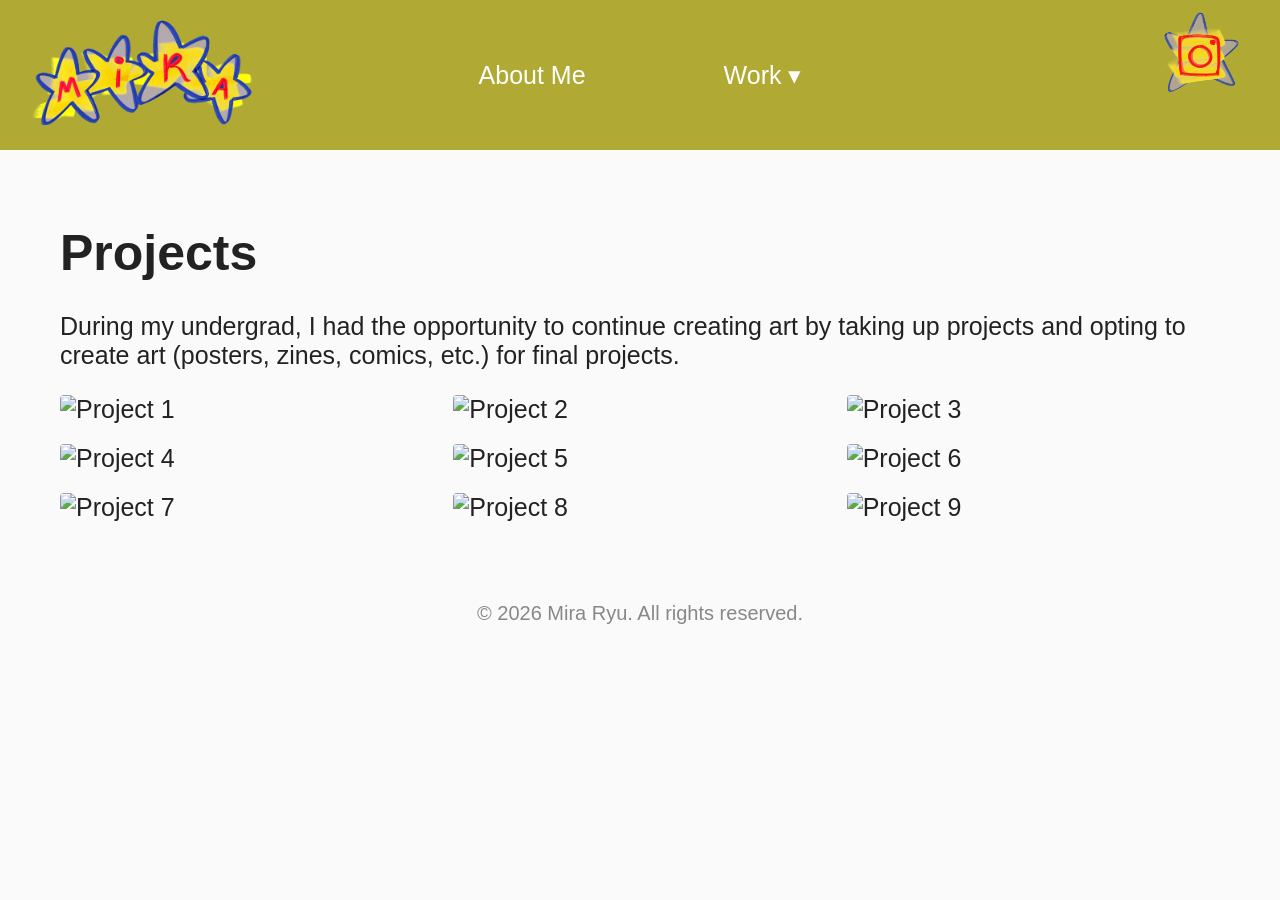
==== projects.html @ be1f7fdc "Add files via upload" ====
<!DOCTYPE html>
<html lang="en">
<head>
  <meta charset="UTF-8">
  <meta name="viewport" content="width=device-width, initial-scale=1.0">
  <title>Fiber Arts</title>
  <link rel="stylesheet" href="style.css">
</head>
<body>

<header>
  <nav class="navbar">
    <a href="index.html" class="logo">
        <img src="name_logo.png" alt="Your Name - Home">
    </a>
    <button class="menu-toggle" id="menu-toggle" aria-label="Toggle menu">☰</button>

    <ul class="nav-links" id="nav-links">
      <li><a href="about.html">About Me</a></li>
      <li class="dropdown">
        <a href="#" class="dropdown-toggle">Work ▾</a>
        <ul class="dropdown-menu">
          <li><a href="paintings.html">Paintings</a></li>
          <li><a href="digital-art.html">Digital Art</a></li>
          <li><a href="projects.html">Projects</a></li>
        </ul>
      </li>
      <li class="mobile-only-link"><a href="https://www.instagram.com/art.yumira" target="_blank">Instagram</a></li>
    </ul>
    <a href="https://www.instagram.com/art.yumira" target="_blank" class="instagram-link">
        <img src="insta_logo.png" alt="Instagram">
    </a>
  </nav>
</header>

    <main class="gallery-page">
  <h1>Projects</h1>
  <p>During my undergrad, I had the opportunity to continue creating art by taking up projects and opting to create art (posters, zines, comics, etc.) for final projects.</p>

  <div class="art-grid">

    <div class="art-piece" onclick="openLightbox(0)">
      <img src="projects/house-0.jpeg" alt="Project 1">
      <div class="art-overlay">
        <h3>T-shirt Design</h3>
        <p>2026</p>
      </div>
    </div>

    <div class="art-piece" onclick="openLightbox(1)">
      <img src="projects/lounge-1.jpeg" alt="Project 2">
      <div class="art-overlay">
        <h3>Artwork for CHP House</h3>
        <p>2026</p>
      </div>
    </div>

    <div class="art-piece" onclick="openLightbox(2)">
      <img src="projects/merch-1.jpeg" alt="Project 3">
      <div class="art-overlay">
        <h3>CHP Merchandise</h3>
        <p>2025</p>
      </div>
    </div>

    <div class="art-piece" onclick="openLightbox(3)">
      <img src="projects/blocki.jpg" alt="Project 4">
      <div class="art-overlay">
        <h3>CHP Art Committee Works</h3>
        <p>2024-2026</p>
      </div>
    </div>

    <div class="art-piece" onclick="openLightbox(4)">
      <img src="projects/creativity.jpg" alt="Project 5">
      <div class="art-overlay">
        <h3>FAA110: Exploring Arts and Creativity</h3>
        <p>Fall 2024</p>
      </div>
    </div>

    <div class="art-piece" onclick="openLightbox(5)">
      <img src="projects/manga-1.jpg" alt="Project 6">
      <div class="art-overlay">
        <h3>ARTJ301: Intro to Manga</h3>
        <p>Spring 2024</p>
      </div>
    </div>

    <div class="art-piece" onclick="openLightbox(6)">
      <img src="projects/leadership-1.jpg" alt="Project 7">
      <div class="art-overlay">
        <h3>BADM199: Exploring Leadership: Philosophy to Pop Culture</h3>
        <p>Fall 2023</p>
      </div>
    </div>

    <div class="art-piece" onclick="openLightbox(7)">
      <img src="projects/heidi-1.jpg" alt="Project 8">
      <div class="art-overlay">
        <h3>HORT223: Intelligent Behavior of Plants</h3>
        <p>Spring 2023</p>
      </div>
    </div>

    <div class="art-piece" onclick="openLightbox(8)">
      <img src="projects/mural-1.jpg" alt="Project 9">
      <div class="art-overlay">
        <h3>Sycamore High School Mural</h3>
        <p>2022</p>
      </div>
    </div>
    
  </div>
</main>
  
        <footer>
    <p>&copy; 2026 Mira Ryu. All rights reserved.</p>
  </footer>

<div class="lightbox" id="lightbox">
  <span class="lightbox-close">&times;</span>

  <div class="lightbox-content-side">
    <div class="lightbox-image-wrap">
      <img src="" alt="" id="lightbox-img">
      <span class="lightbox-arrow lightbox-prev">&#10094;</span>
      <span class="lightbox-arrow lightbox-next">&#10095;</span>
    </div>
    <div class="lightbox-caption-side" id="lightbox-caption"></div>
  </div>
</div>

<script>
  document.addEventListener('DOMContentLoaded', function() {
    const projects = [
      {
        title: "CHP Anniversary Design",
        details: "After several drafts and feedback from CHP staff members, I designed the program's t-shirt for their 40th Anniversary celebration.",
        images: ["projects/house-0.jpeg", "projects/house-1.jpg", "projects/house-2.jpg", "projects/house-3.jpg", "projects/house-4.jpg"]
      },
      {
        title: "CHP House Artwork",
        details: "The CHP House was looking to replace some of the artwork around the building, so I created this acrylic painting (16\" x 20\") to be displayed in the lounge. I had full creative freedom with the subject of my painting, and was just requested to stick to a cooler toned palette.",
        images: ["projects/lounge-1.jpeg", "projects/lounge-2.jpeg"]
      },
      {
        title: "CHP Merch Design",
        details: "I drew this CHP shirt design on Procreate for their 2026 store. The staff were looking for a simple, clean line drawing of the house.",
        images: ["projects/merch-1.jpeg", "projects/merch-2.jpg"]
      },
      {
        title: "CHP Art Committee",
        details: "Within CHP, I was part of the student council's Art Committee, where we held events for the honors community and worked on various art projects. The following images display (in this order) a painted Block I for the house to display outside on game days, CHP stickers, a little free library installed on the house's front yard, and a squirrel box for the house's resident squirrel Chip.",
        images: ["projects/blocki.jpg", "projects/stickers.jpg", "projects/freelibrary.jpeg", "projects/squirrelbox.jpeg"]
      },
      {
        title: "FAA110: Exploring Arts and Creativity",
        details: "This was a final project. I had to present a piece that symbolized my relationship with my culture as an Asian-American and my family background. I decided to showcase items that symbolize good luck for me (norigae for Korea and ladybugs for America) and used a complementary color scheme to further emphasize their contrast, yet harmonious visual.",
        images: ["projects/creativity.jpg"]
      },
      {
        title: "ARTJ301: Intro to Manga",
        details: "This was the final project for a manga course, where we discussed the culture of manga and the components of a comic. The story line for the manga presented was made in collaboration with a partner, while I was responsible for all of the artwork.",
        images: ["projects/manga-1.jpg", "projects/manga-2.jpg", "projects/manga-3.jpg", "projects/manga-4.jpg", "projects/manga-5.jpg", "projects/manga-6.jpg", "projects/manga-7.jpg", "projects/manga-8.jpg", "projects/manga-9.jpg", "projects/manga-10.jpg", "projects/manga-11.jpg"]
      },
      {
        title: "BADM199: Exploring Leadership",
        details: "This course's main focus was to define leadership. Our final project as a class was to create a book, where we each discussed our own interpretation and relationship with leadership. I took the opportunity to design and create the front cover, a chapter divider, and the back cover of the book.",
        images: ["projects/leadership-1.jpg", "projects/leadership-2.jpg", "projects/leadership-3.jpg"]
      },
      {
        title: "HORT223: Intelligent Behavior of Plants",
        details: "This project was for a research course that I took, exploring the existence of plant intelligence. As the final project, I created a zine on Procreate that gave a quick introduction to scientist Heidi Appel, explaining her research and achievements in a fun, child-book style.",
        images: ["projects/heidi-1.jpg", "projects/heidi-2.jpg", "projects/heidi-3.jpg", "projects/heidi-4.jpg", "projects/heidi-5.jpg", "projects/heidi-6.jpg", "projects/heidi-7.jpg", "projects/heidi-8.jpg"]
      },
      {
        title: "High School Mural",
        details: "This is a mural for Sycamore High School, my alma mater! This is the largest project I have done thus far, and was given full creative reign for its design. I wanted to create a fun, colorful mural that students could enjoy walking past and admire.",
        images: ["projects/mural-1.jpg", "projects/mural-2.jpg"]
      }
      
    ];

    let currentProject = 0;
    let currentImage = 0;

    function showImage() {
      const project = projects[currentProject];
      const imgSrc = project.images[currentImage];

      document.getElementById('lightbox-img').src = imgSrc;
      document.getElementById('lightbox-img').alt = project.title;
      document.getElementById('lightbox-caption').innerHTML = `
        <h3>${project.title}</h3>
        <p>${project.details}</p>
        <p class="lightbox-counter">${currentImage + 1} / ${project.images.length}</p>
      `;
    }

    window.openLightbox = function(projectIndex) {
      currentProject = projectIndex;
      currentImage = 0;
      showImage();
      document.getElementById('lightbox').classList.add('active');
    };

    function closeLightbox() {
      document.getElementById('lightbox').classList.remove('active');
    }

    function nextImage(event) {
      event.stopPropagation();
      const images = projects[currentProject].images;
      currentImage = (currentImage + 1) % images.length;
      showImage();
    }

    function prevImage(event) {
      event.stopPropagation();
      const images = projects[currentProject].images;
      currentImage = (currentImage - 1 + images.length) % images.length;
      showImage();
    }

    document.getElementById('lightbox').addEventListener('click', closeLightbox);
    document.querySelector('.lightbox-next').addEventListener('click', nextImage);
    document.querySelector('.lightbox-prev').addEventListener('click', prevImage);
    document.querySelector('.lightbox-content-side').addEventListener('click', function(e) {
      e.stopPropagation();
    });

    document.addEventListener('keydown', function(e) {
      if (!document.getElementById('lightbox').classList.contains('active')) return;
      const images = projects[currentProject].images;
      if (e.key === 'ArrowRight') { currentImage = (currentImage + 1) % images.length; showImage(); }
      if (e.key === 'ArrowLeft') { currentImage = (currentImage - 1 + images.length) % images.length; showImage(); }
      if (e.key === 'Escape') closeLightbox();
    });
  });
</script>

<script src="nav.js"></script>
</body>
</html>
---- style.css ----
@font-face {
  font-family: "MyHandwritingFont";
  src: url("fonts/My_handwriting-Regular.ttf") format("truetype");
  font-weight: normal;
  font-style: normal;
}

html, body {
  overflow-x: hidden;
  max-width: 100%;
}

body {
  font-family: "MyHandwritingFont", sans-serif;
  font-size: 25px; /* adjust this number */
  margin: 0;
  padding: 0;
  background-color: #fafafa;
  color: #222;
}

header {
  text-align: center;
  padding: 0px 0px;
}

#gallery {
  max-width: 900px;
  margin: 0 auto;
  padding: 20px;
}

footer {
  text-align: center;
  padding: 20px;
  font-size: 0.8em;
  color: #888;
}

.navbar {
  display: grid;
  grid-template-columns: 1fr auto 1fr;
  align-items: center;
  background-color: #b0aa35;
  padding: 0px 30px;
  height: 150px; /*fixed height */
}

.logo {
  display: flex;
  align-items: center;
}

.logo img {
  height: 150px; /* adjust this to whatever looks right */
  width: auto;
  display: block;
  position: relative;
  top: -8px;
}

.nav-links {
  list-style: none;
  display: flex;
  gap: 130px;
  margin: 0;
  padding: 0;
  justify-self: center;
}

.nav-links > li {
  position: relative;
}

.nav-links a {
  color: #fff;
  text-decoration: none;
  font-size: 1em;
  padding: 8px 4px;
}

.nav-links a:hover {
  color: #ccc;
}

/* Dropdown menu */
.dropdown-menu {
  list-style: none;
  position: absolute;
  top: 100%;
  left: 0px;
  background-color: #7f992f;
  min-width: 160px;
  padding: 0;
  margin: 0;
  border-radius: 4px;
  overflow: hidden;

  /* hidden by default */
  opacity: 0;
  visibility: hidden;
  transform: translateY(-8px);
  transition: all 0.2s ease;
}

.dropdown-menu li a {
  display: block;
  padding: 10px 16px;
}

.dropdown-menu li a:hover {
  background-color: #ffb3de;
}

/* show dropdown on hover */
.dropdown:hover .dropdown-menu {
  opacity: 1;
  visibility: visible;
  transform: translateY(0);
}

.instagram-link {
  justify-self: end;
  display: flex;
  align-items: center;
}

.instagram-link img {
  height: 150px;
  width: auto;
  max-width: 100%;
  display: block;
  opacity: 0.85;
  transition: opacity 0.2s ease;
  top: 15px; /* adjust this number to taste */
}

.instagram-link:hover img {
  opacity: 1;
}

/* Adjustable margins — change these values to test different widths */
:root {
  --page-margin: 60px;   /* space on left/right of the whole page content */
  --column-gap: 40px;    /* space between the text and the photo */
}

.about-page {
  max-width: 1200px;
  margin: 0 auto;
  padding: 40px var(--page-margin);
}

.about-page h1 {
  margin-bottom: 30px;
}

.about-content {
  display: flex;
  gap: var(--column-gap);
  align-items: flex-start;
}

.about-text {
  flex: 2; /* takes up 3/4 of the space */
}

.about-photo {
  flex: 2; /* takes up 1/4 of the space */
}

.about-photo img {
  width: 100%;
  height: auto;
  display: block;
  border-radius: 4px;
}
@media (max-width: 768px) {
  .about-content {
    flex-direction: column;
  }

  .about-text {
    flex: none;
    width: 100%;
  }

  .about-photo {
    flex: none;
    width: 100%;
    max-width: 300px;
    margin: 0 auto; /* centers the photo when stacked */
  }

  .about-page {
    padding: 30px var(--page-margin);
  }
}

.gallery-page {
  max-width: 1200px;
  margin: 0 auto;
  padding: 40px var(--page-margin);
}

.gallery-page h1 {
  margin-bottom: 30px;
}

.art-grid {
  display: grid;
  grid-template-columns: repeat(3, 1fr); /* 3 equal columns */
  gap: 20px;
  align-items: start;
}

.art-piece {
  position: relative;
  overflow: hidden;
  border-radius: 4px;
  cursor: pointer;
}

.art-piece img {
    width: 100%;
  height: auto;
  display: block;
}

.art-overlay {
  position: absolute;
  top: 0;
  left: 0;
  width: 100%;
  height: 100%;
  background: rgba(0, 0, 0, 0.6); /* dims the artwork */
  color: #fff;
  display: flex;
  flex-direction: column;
  justify-content: center;
  align-items: center;
  text-align: center;
  padding: 20px;
  box-sizing: border-box;

  /* hidden by default */
  opacity: 0;
  transition: opacity 0.3s ease;
}

.art-piece:hover .art-overlay {
  opacity: 1;
}

.art-overlay h3 {
  margin: 0 0 8px 0;
}

.art-overlay p {
  margin: 0;
  font-size: 0.9em;
}

.lightbox {
  display: none;
  position: fixed;
  top: 0;
  left: 0;
  width: 100%;
  height: 100%;
  background: rgba(0, 0, 0, 0.9);
  z-index: 1000;
  justify-content: center;
  align-items: center;
  cursor: zoom-out;
}

.lightbox.active {
  display: flex;
}

.lightbox img {
  max-width: 90%;
  max-height: 90%;
  object-fit: contain;
  box-shadow: 0 0 30px rgba(0, 0, 0, 0.5);
}

.lightbox-close {
  position: absolute;
  top: 20px;
  right: 30px;
  color: #fff;
  font-size: 2.5em;
  cursor: pointer;
  line-height: 1;
}

.lightbox-image-wrap {
  position: relative;
  display: flex;
  align-items: center;
  width: fit-content;
}

.lightbox-arrow {
  position: absolute;
  top: 50%;
  transform: translateY(-50%);
  color: #fff;
  font-size: 2em;
  cursor: pointer;
  padding: 10px 15px;
  user-select: none;
  transition: opacity 0.2s ease;
  opacity: 0.7;
  background: rgba(0, 0, 0, 0.3);
  border-radius: 4px;
}

.lightbox-arrow:hover {
  opacity: 1;
}

.lightbox-prev {
  left: 10px;
}

.lightbox-next {
  right: 10px;
}

.lightbox-caption {
  position: absolute;
  bottom: 30px;
  left: 50%;
  transform: translateX(-50%);
  color: #fff;
  text-align: center;
  background: rgba(0, 0, 0, 0.7);
  padding: 12px 24px;
  border-radius: 6px;
  max-width: 80%;
}

.lightbox-caption h3 {
  margin: 0 0 4px 0;
}

.lightbox-caption p {
  margin: 0;
  font-size: 0.9em;
  opacity: 0.8;
}

.lightbox-content-side {
  display: flex;
  align-items: center;
  gap: 30px;
  max-width: 85%;
  max-height: 85%;
}

.lightbox-content-side img {
  max-width: 60vw;
  max-height: 85vh;
  object-fit: contain;
  box-shadow: 0 0 30px rgba(0, 0, 0, 0.5);
}

.lightbox-caption-side {
  color: #fff;
  max-width: 300px;
  background: rgba(255, 255, 255, 0.05);
  padding: 20px;
  border-radius: 6px;
}

.lightbox-caption-side h3 {
  margin: 0 0 10px 0;
  font-size: 1.4em;
}

.lightbox-caption-side p {
  margin: 0;
  line-height: 1.5;
  opacity: 0.85;
}

.lightbox-counter {
  margin-top: 8px !important;
  font-size: 0.8em !important;
  opacity: 0.6;
}

.masonry-grid {
  column-count: 3;
  column-gap: 20px;
  max-width: 1200px;
  margin: 0 auto;
  padding: 40px var(--page-margin);
}

.masonry-grid .art-piece {
  break-inside: avoid; /* prevents a single piece from splitting across columns */
  margin-bottom: 20px;
  position: relative;
  overflow: hidden;
  border-radius: 4px;
  cursor: pointer;
}

.masonry-grid .art-piece img {
  width: 100%;
  height: auto;
  display: block;
}

.home-intro {
  max-width: 1200px;
  margin: 0 auto;
  padding: 40px var(--page-margin) 20px;
}

.home-intro h1 {
  margin: 0 0 12px 0;
}

.home-intro p {
  margin: 0;
  max-width: 1500px;
  line-height: 1.6;
  opacity: 0.85;
}

.menu-toggle {
  display: none;
  background: none;
  border: none;
  color: #fff;
  font-size: 1.8em;
  cursor: pointer;
}

@media (max-width: 768px) {
  .menu-toggle {
    display: block;
    font-size: 2.5em;
    margin-right: 30px; /* adjust this number to taste */
  }

  .nav-links {
    display: none;
    flex-direction: column;
    position: absolute;
    top: 100%;
    left: 0;
    width: 100%;
    background-color: #222;
    padding: 10px 0;
    gap: 0;
  }

  .nav-links.active {
    display: flex;
  }

  .nav-links li {
    width: 100%;
    text-align: center;
  }

  .nav-links a {
    display: block;
    padding: 14px 0;
  }

  .mobile-only-link {
    display: none;
  }

  /* dropdown becomes tap-based, not hover-based, on mobile */
  .dropdown-menu {
    position: static;
    opacity: 1;
    visibility: visible;
    transform: none;
    display: none;
    transition: none;
    background-color: #2c2c2c;
  }

  .dropdown-menu.active {
    display: block;
  }

  .navbar {
    position: relative; /* so the dropdown nav-links can position against it */
    display: flex;
    justify-content: space-between;
    align-items: center;
    width: 100%;
    padding: 10px 12px;
  }

  .logo,
  .instagram-link {
    min-width: 0; /* allows these to shrink instead of forcing overflow */
  }

  .logo img {
    height: auto;
    max-width: 160px; /* cap width instead of setting height */
  }

  

  .instagram-link img {
  width: 24px;
  height: 24px;
  max-width: 24px;
  object-fit: contain;
}
  .instagram-link {
    display: none;
  }
}

@media (max-width: 768px) {
  .masonry-grid {
    column-count: 2;
  }
}

@media (max-width: 480px) {
  .masonry-grid {
    column-count: 1;
  }
}

@media (max-width: 768px) {
  .art-grid {
    grid-template-columns: repeat(2, 1fr);
  }
}

@media (max-width: 480px) {
  .art-grid {
    grid-template-columns: 1fr;
  }
}

@media (max-width: 768px) {
  .lightbox-content-side {
    flex-direction: column;
    max-width: 95%;
    max-height: 90%;
  }

  .lightbox-content-side img {
    max-width: 100%;
    max-height: 60vh;
  }

  .lightbox-caption-side {
    max-width: 100%;
  }
}

@media (max-width: 480px) {
  .lightbox-arrow {
    font-size: 1.5em;
    padding: 8px 10px;
  }
}

@media (max-width: 480px) {
  :root {
    --page-margin: 20px;
  }
}

header {
  position: relative;
  z-index: 100;
}

.mobile-only-link {
  display: none;
}
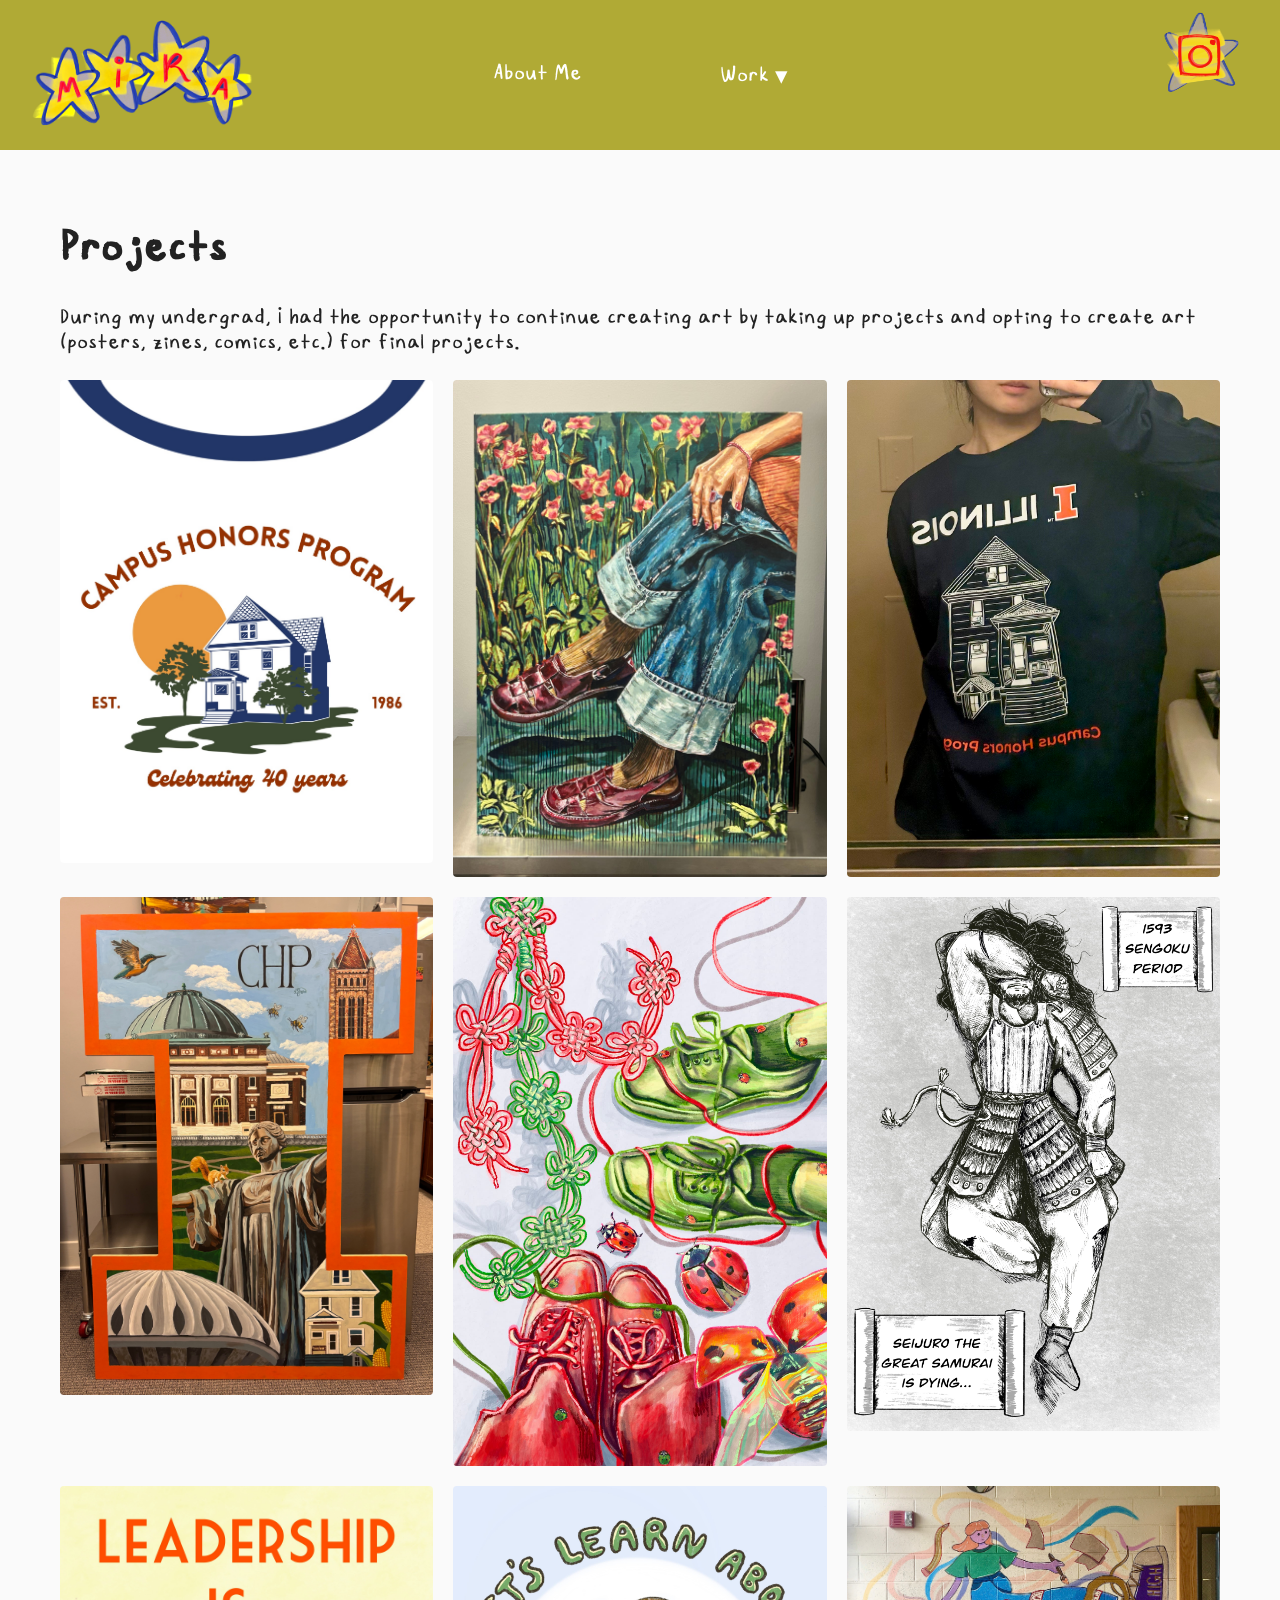
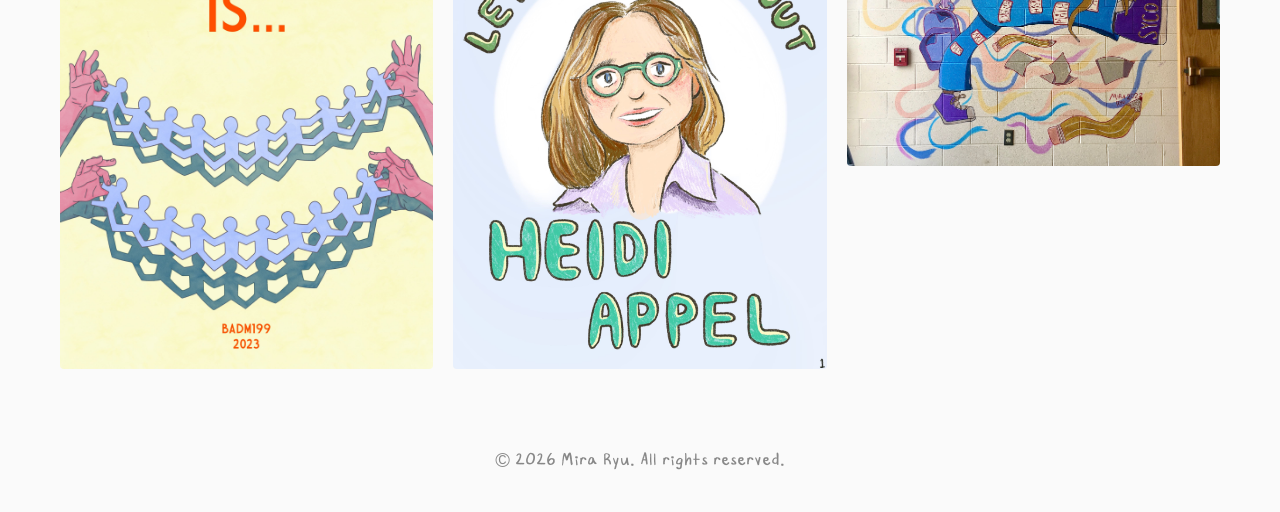
==== commit 13231ab3: "Add files via upload" ====
--- a/projects.html
+++ b/projects.html
@@ -48,7 +48,7 @@
     </div>
 
     <div class="art-piece" onclick="openLightbox(1)">
-      <img src="projects/lounge-1.jpeg" alt="Project 2">
+      <img src="projects/lounge-1.jpg" alt="Project 2">
       <div class="art-overlay">
         <h3>Artwork for CHP House</h3>
         <p>2026</p>
@@ -142,7 +142,7 @@
       {
         title: "CHP House Artwork",
         details: "The CHP House was looking to replace some of the artwork around the building, so I created this acrylic painting (16\" x 20\") to be displayed in the lounge. I had full creative freedom with the subject of my painting, and was just requested to stick to a cooler toned palette.",
-        images: ["projects/lounge-1.jpeg", "projects/lounge-2.jpeg"]
+        images: ["projects/lounge-1.jpg", "projects/lounge-2.jpeg"]
       },
       {
         title: "CHP Merch Design",
@@ -171,7 +171,7 @@
       },
       {
         title: "HORT223: Intelligent Behavior of Plants",
-        details: "This project was for a research course that I took, exploring the existence of plant intelligence. As the final project, I created a zine on Procreate that gave a quick introduction to scientist Heidi Appel, explaining her research and achievements in a fun, child-book style.",
+        details: "This project was for a research course that I took, exploring the existence of plant intelligence. As the final project, I created a zine on Procreate that gave a quick introduction to scientist Heidi Appel, explaining her research and achievements in a fun, children's book style.",
         images: ["projects/heidi-1.jpg", "projects/heidi-2.jpg", "projects/heidi-3.jpg", "projects/heidi-4.jpg", "projects/heidi-5.jpg", "projects/heidi-6.jpg", "projects/heidi-7.jpg", "projects/heidi-8.jpg"]
       },
       {
